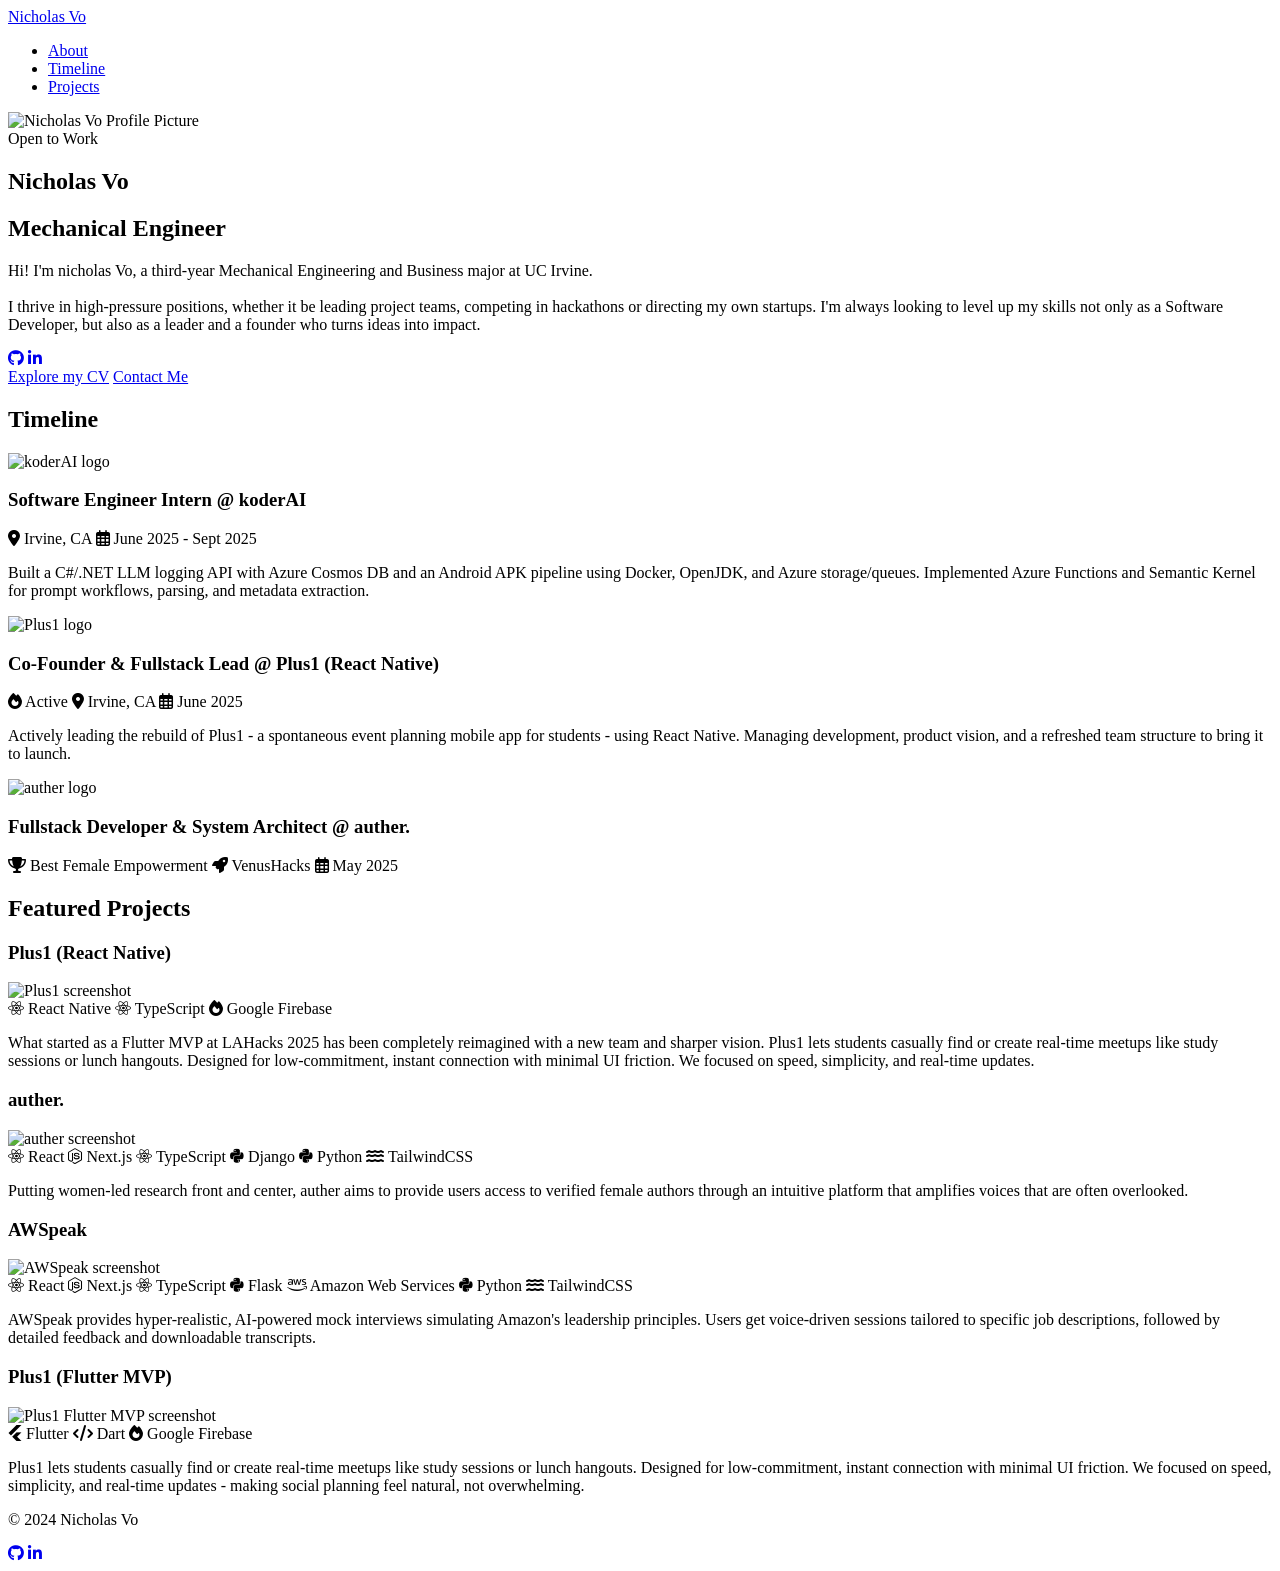
==== index.html @ e7b5ecca "Update portfolio from Ethan Vo to Nicholas Vo" ====
<!DOCTYPE html>
<html lang="en">
<head>
    <meta charset="UTF-8">
    <meta name="viewport" content="width=device-width, initial-scale=1.0">
    <title>Nicholas Vo | Fullstack Engineer Portfolio</title>
    
    <link rel="stylesheet" href="style.css">
    
    <link rel="preconnect" href="https://fonts.googleapis.com">
    <link rel="preconnect" href="https://fonts.gstatic.com" crossorigin>
    <link href="https://fonts.googleapis.com/css2?family=Roboto:wght@300;400;500;700&display=swap" rel="stylesheet">
    
    <script src="https://kit.fontawesome.com/your-font-awesome-kit.js" crossorigin="anonymous"></script> 
    <link rel="stylesheet" href="https://cdnjs.cloudflare.com/ajax/libs/font-awesome/6.5.1/css/all.min.css">
</head>
<body>

    <header>
        <nav class="container">
            <a href="#" class="nav-logo">Nicholas Vo</a>
            <ul class="nav-links">
                <li><a href="#about">About</a></li>
                <li><a href="#timeline">Timeline</a></li>
                <li><a href="#projects">Projects</a></li>
            </ul>
        </nav>
    </header>

    <main class="container">

        <section id="about" class="hero">
            <div class="hero-left">
                <img src="pfp.jpg" alt="Nicholas Vo Profile Picture" class="profile-photo">
            </div>
            <div class="hero-right">
                <div class="badge-open">Open to Work</div>
                <h1 class="hero-name">Nicholas Vo</h1>
                <h2 class="hero-title"> Mechanical Engineer</h2>
                <p class="hero-bio">
                    Hi! I'm nicholas Vo, a third-year Mechanical Engineering and Business major at UC Irvine.
                    <br><br>
                    I thrive in high-pressure positions, whether it be leading project teams, competing in hackathons or directing my own startups. I'm always looking to level up my skills not only as a Software Developer, but also as a leader and a founder who turns ideas into impact.
                </p>
                
                <div class="social-links">
                    <a href="https://github.com/" target="_blank"><i class="fab fa-github"></i></a>
                    <a href="https://linkedin.com/" target="_blank"><i class="fab fa-linkedin-in"></i></a>
                </div>

                <div class="hero-buttons">
                    <a href="#" class="btn btn-primary">Explore my CV</a>
                    <a href="#" class="btn btn-secondary">Contact Me</a>
                </div>
            </div>
        </section>

        <section id="timeline" class="timeline-section">
            <h2 class="section-title">Timeline</h2>
            
            <div class="timeline-container">
                
                <div class="timeline-item">
                    <div class="timeline-icon-box">
                        <img src="koder-logo.png" alt="koderAI logo" class="timeline-icon">
                    </div>
                    <div class="timeline-card">
                        <h3>Software Engineer Intern @ koderAI</h3>
                        <div class="badge-row">
                            <span class="badge-small gray-badge"><i class="fas fa-map-marker-alt"></i> Irvine, CA</span>
                            <span class="badge-small gray-badge"><i class="far fa-calendar-alt"></i> June 2025 - Sept 2025</span>
                        </div>
                        <p>Built a C#/.NET LLM logging API with Azure Cosmos DB and an Android APK pipeline using Docker, OpenJDK, and Azure storage/queues. Implemented Azure Functions and Semantic Kernel for prompt workflows, parsing, and metadata extraction.</p>
                    </div>
                </div>

                <div class="timeline-item timeline-left">
                    <div class="timeline-icon-box">
                        <img src="plus1-logo.png" alt="Plus1 logo" class="timeline-icon">
                    </div>
                    <div class="timeline-card">
                        <h3>Co-Founder & Fullstack Lead @ Plus1 (React Native)</h3>
                        <div class="badge-row">
                            <span class="badge-small accent-badge"><i class="fas fa-fire"></i> Active</span>
                            <span class="badge-small gray-badge"><i class="fas fa-map-marker-alt"></i> Irvine, CA</span>
                            <span class="badge-small gray-badge"><i class="far fa-calendar-alt"></i> June 2025</span>
                        </div>
                        <p>Actively leading the rebuild of Plus1 - a spontaneous event planning mobile app for students - using React Native. Managing development, product vision, and a refreshed team structure to bring it to launch.</p>
                    </div>
                </div>

                <div class="timeline-item">
                    <div class="timeline-icon-box">
                        <img src="auther-logo.png" alt="auther logo" class="timeline-icon">
                    </div>
                    <div class="timeline-card">
                        <h3>Fullstack Developer & System Architect @ auther.</h3>
                        <div class="badge-row">
                            <span class="badge-small gray-badge"><i class="fas fa-trophy"></i> Best Female Empowerment</span>
                            <span class="badge-small gray-badge"><i class="fas fa-rocket"></i> VenusHacks</span>
                            <span class="badge-small gray-badge"><i class="far fa-calendar-alt"></i> May 2025</span>
                        </div>
                    </div>
                </div>

            </div>
        </section>

        <section id="projects" class="projects-section">
            <h2 class="section-title">Featured Projects</h2>
            
            <div class="projects-grid">

                <div class="project-card">
                    <h3 class="project-card-title">Plus1 (React Native)</h3>
                    <div class="project-image-placeholder">
                        <img src="plus1-screenshot.png" alt="Plus1 screenshot"> </div>
                    <div class="tech-tags">
                        <span class="tech-badge"><i class="fab fa-react"></i> React Native</span>
                        <span class="tech-badge"><i class="fab fa-react"></i> TypeScript</span>
                        <span class="tech-badge"><i class="fas fa-fire"></i> Google Firebase</span>
                    </div>
                    <p>What started as a Flutter MVP at LAHacks 2025 has been completely reimagined with a new team and sharper vision. Plus1 lets students casually find or create real-time meetups like study sessions or lunch hangouts. Designed for low-commitment, instant connection with minimal UI friction. We focused on speed, simplicity, and real-time updates.</p>
                </div>

                <div class="project-card">
                    <h3 class="project-card-title">auther.</h3>
                    <div class="project-image-placeholder">
                        <img src="auther-screenshot.png" alt="auther screenshot"> </div>
                    <div class="tech-tags">
                        <span class="tech-badge"><i class="fab fa-react"></i> React</span>
                        <span class="tech-badge"><i class="fab fa-node-js"></i> Next.js</span>
                        <span class="tech-badge"><i class="fab fa-react"></i> TypeScript</span>
                        <span class="tech-badge"><i class="fab fa-python"></i> Django</span>
                        <span class="tech-badge"><i class="fab fa-python"></i> Python</span>
                        <span class="tech-badge"><i class="fas fa-water"></i> TailwindCSS</span>
                    </div>
                    <p>Putting women-led research front and center, auther aims to provide users access to verified female authors through an intuitive platform that amplifies voices that are often overlooked.</p>
                </div>

                <div class="project-card card-tall">
                    <h3 class="project-card-title">AWSpeak</h3>
                    <div class="project-image-placeholder">
                        <img src="awspeak-screenshot.png" alt="AWSpeak screenshot"> </div>
                    <div class="tech-tags tech-grid">
                        <span class="tech-badge"><i class="fab fa-react"></i> React</span>
                        <span class="tech-badge"><i class="fab fa-node-js"></i> Next.js</span>
                        <span class="tech-badge"><i class="fab fa-react"></i> TypeScript</span>
                        <span class="tech-badge"><i class="fab fa-python"></i> Flask</span>
                        <span class="tech-badge"><i class="fab fa-aws"></i> Amazon Web Services</span>
                        <span class="tech-badge"><i class="fab fa-python"></i> Python</span>
                        <span class="tech-badge"><i class="fas fa-water"></i> TailwindCSS</span>
                    </div>
                    <p>AWSpeak provides hyper-realistic, AI-powered mock interviews simulating Amazon's leadership principles. Users get voice-driven sessions tailored to specific job descriptions, followed by detailed feedback and downloadable transcripts.</p>
                </div>

                <div class="project-card card-tall">
                    <h3 class="project-card-title">Plus1 (Flutter MVP)</h3>
                    <div class="project-image-placeholder placeholder-flutter">
                        <img src="plus1-flutter-screenshot.png" alt="Plus1 Flutter MVP screenshot"> </div>
                    <div class="tech-tags">
                        <span class="tech-badge"><i class="fab fa-flutter"></i> Flutter</span>
                        <span class="tech-badge"><i class="fas fa-code"></i> Dart</span>
                        <span class="tech-badge"><i class="fas fa-fire"></i> Google Firebase</span>
                    </div>
                    <p>Plus1 lets students casually find or create real-time meetups like study sessions or lunch hangouts. Designed for low-commitment, instant connection with minimal UI friction. We focused on speed, simplicity, and real-time updates - making social planning feel natural, not overwhelming.</p>
                </div>

            </div>
        </section>

    </main>

    <footer>
        <div class="container footer-content">
            <p>&copy; 2024 Nicholas Vo</p>
            <div class="social-links small">
                <a href="https://github.com/" target="_blank"><i class="fab fa-github"></i></a>
                <a href="https://linkedin.com/" target="_blank"><i class="fab fa-linkedin-in"></i></a>
            </div>
        </div>
    </footer>

</body>
</html>
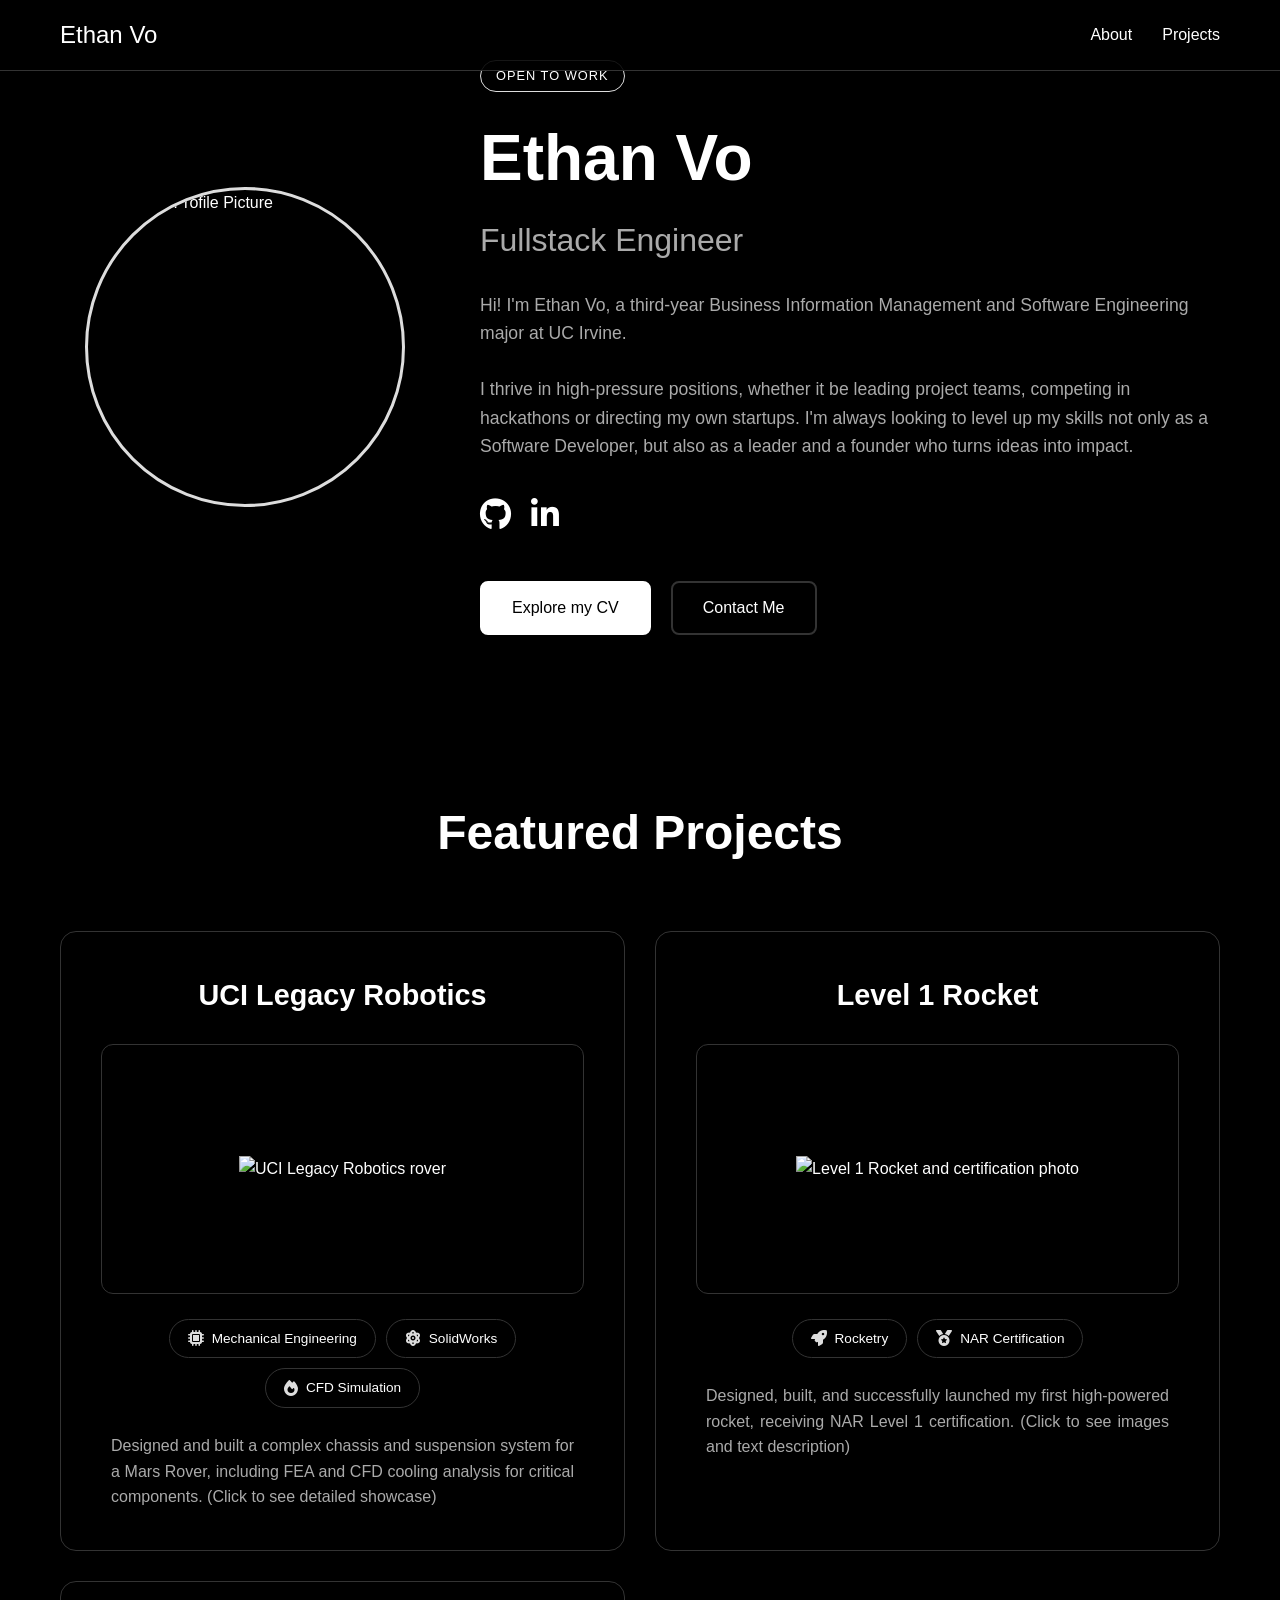
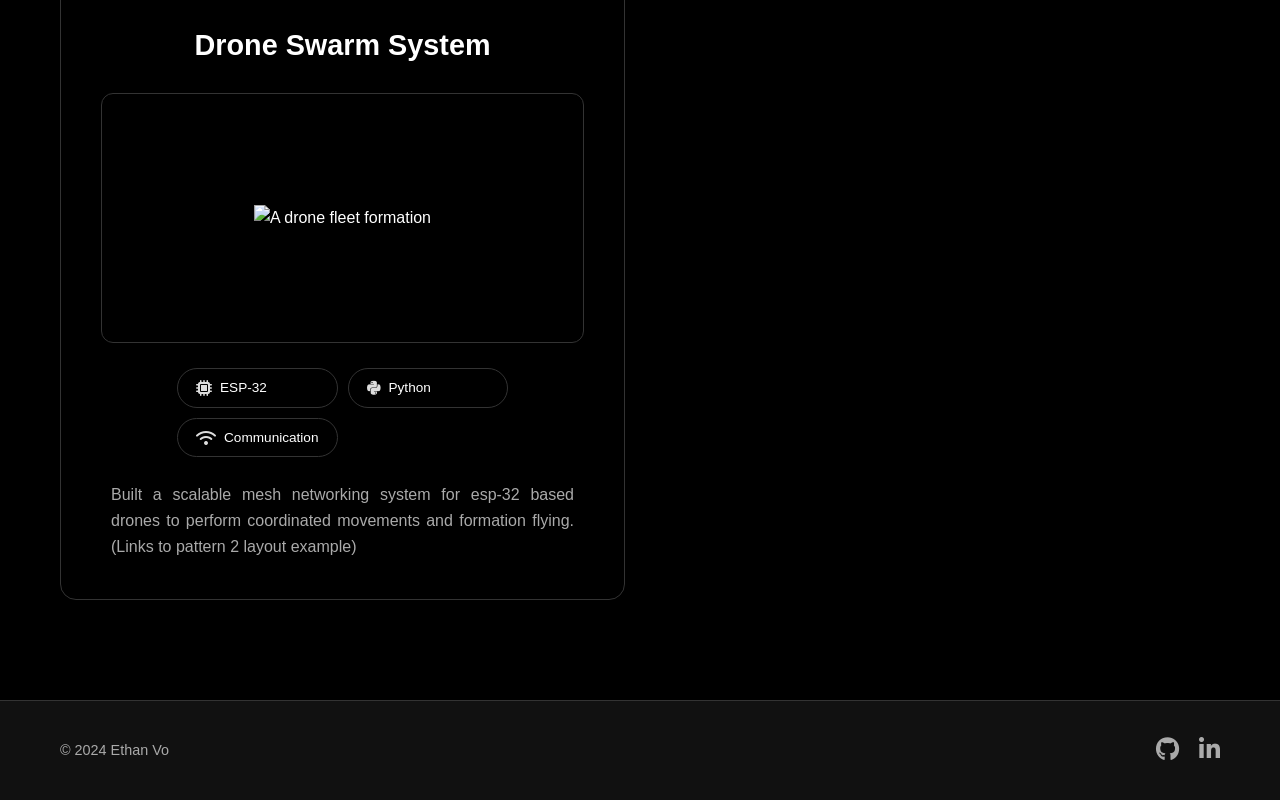
==== commit 400f0fa2: "Update portfolio details from Nicholas to Ethan Vo" ====
--- a/index.html
+++ b/index.html
@@ -1,9 +1,10 @@
+
 <!DOCTYPE html>
 <html lang="en">
 <head>
     <meta charset="UTF-8">
     <meta name="viewport" content="width=device-width, initial-scale=1.0">
-    <title>Nicholas Vo | Fullstack Engineer Portfolio</title>
+    <title>Ethan Vo | Fullstack Engineer Portfolio</title>
     
     <link rel="stylesheet" href="style.css">
     
@@ -11,18 +12,16 @@
     <link rel="preconnect" href="https://fonts.gstatic.com" crossorigin>
     <link href="https://fonts.googleapis.com/css2?family=Roboto:wght@300;400;500;700&display=swap" rel="stylesheet">
     
-    <script src="https://kit.fontawesome.com/your-font-awesome-kit.js" crossorigin="anonymous"></script> 
     <link rel="stylesheet" href="https://cdnjs.cloudflare.com/ajax/libs/font-awesome/6.5.1/css/all.min.css">
 </head>
 <body>
 
     <header>
         <nav class="container">
-            <a href="#" class="nav-logo">Nicholas Vo</a>
+            <a href="index.html" class="nav-logo">Ethan Vo</a>
             <ul class="nav-links">
-                <li><a href="#about">About</a></li>
-                <li><a href="#timeline">Timeline</a></li>
-                <li><a href="#projects">Projects</a></li>
+                <li><a href="index.html#about">About</a></li>
+                <li><a href="index.html#projects">Projects</a></li>
             </ul>
         </nav>
     </header>
@@ -31,14 +30,14 @@
 
         <section id="about" class="hero">
             <div class="hero-left">
-                <img src="pfp.jpg" alt="Nicholas Vo Profile Picture" class="profile-photo">
+                <img src="pfp.jpg" alt="Ethan Vo Profile Picture" class="profile-photo">
             </div>
             <div class="hero-right">
                 <div class="badge-open">Open to Work</div>
-                <h1 class="hero-name">Nicholas Vo</h1>
-                <h2 class="hero-title"> Mechanical Engineer</h2>
+                <h1 class="hero-name">Ethan Vo</h1>
+                <h2 class="hero-title">Fullstack Engineer</h2>
                 <p class="hero-bio">
-                    Hi! I'm nicholas Vo, a third-year Mechanical Engineering and Business major at UC Irvine.
+                    Hi! I'm Ethan Vo, a third-year Business Information Management and Software Engineering major at UC Irvine.
                     <br><br>
                     I thrive in high-pressure positions, whether it be leading project teams, competing in hackathons or directing my own startups. I'm always looking to level up my skills not only as a Software Developer, but also as a leader and a founder who turns ideas into impact.
                 </p>
@@ -55,116 +54,45 @@
             </div>
         </section>
 
-        <section id="timeline" class="timeline-section">
-            <h2 class="section-title">Timeline</h2>
-            
-            <div class="timeline-container">
-                
-                <div class="timeline-item">
-                    <div class="timeline-icon-box">
-                        <img src="koder-logo.png" alt="koderAI logo" class="timeline-icon">
-                    </div>
-                    <div class="timeline-card">
-                        <h3>Software Engineer Intern @ koderAI</h3>
-                        <div class="badge-row">
-                            <span class="badge-small gray-badge"><i class="fas fa-map-marker-alt"></i> Irvine, CA</span>
-                            <span class="badge-small gray-badge"><i class="far fa-calendar-alt"></i> June 2025 - Sept 2025</span>
-                        </div>
-                        <p>Built a C#/.NET LLM logging API with Azure Cosmos DB and an Android APK pipeline using Docker, OpenJDK, and Azure storage/queues. Implemented Azure Functions and Semantic Kernel for prompt workflows, parsing, and metadata extraction.</p>
-                    </div>
-                </div>
-
-                <div class="timeline-item timeline-left">
-                    <div class="timeline-icon-box">
-                        <img src="plus1-logo.png" alt="Plus1 logo" class="timeline-icon">
-                    </div>
-                    <div class="timeline-card">
-                        <h3>Co-Founder & Fullstack Lead @ Plus1 (React Native)</h3>
-                        <div class="badge-row">
-                            <span class="badge-small accent-badge"><i class="fas fa-fire"></i> Active</span>
-                            <span class="badge-small gray-badge"><i class="fas fa-map-marker-alt"></i> Irvine, CA</span>
-                            <span class="badge-small gray-badge"><i class="far fa-calendar-alt"></i> June 2025</span>
-                        </div>
-                        <p>Actively leading the rebuild of Plus1 - a spontaneous event planning mobile app for students - using React Native. Managing development, product vision, and a refreshed team structure to bring it to launch.</p>
-                    </div>
-                </div>
-
-                <div class="timeline-item">
-                    <div class="timeline-icon-box">
-                        <img src="auther-logo.png" alt="auther logo" class="timeline-icon">
-                    </div>
-                    <div class="timeline-card">
-                        <h3>Fullstack Developer & System Architect @ auther.</h3>
-                        <div class="badge-row">
-                            <span class="badge-small gray-badge"><i class="fas fa-trophy"></i> Best Female Empowerment</span>
-                            <span class="badge-small gray-badge"><i class="fas fa-rocket"></i> VenusHacks</span>
-                            <span class="badge-small gray-badge"><i class="far fa-calendar-alt"></i> May 2025</span>
-                        </div>
-                    </div>
-                </div>
-
-            </div>
-        </section>
-
         <section id="projects" class="projects-section">
             <h2 class="section-title">Featured Projects</h2>
             
             <div class="projects-grid">
 
-                <div class="project-card">
-                    <h3 class="project-card-title">Plus1 (React Native)</h3>
+                <a href="project1.html" class="project-card">
+                    <h3 class="project-card-title">UCI Legacy Robotics</h3>
                     <div class="project-image-placeholder">
-                        <img src="plus1-screenshot.png" alt="Plus1 screenshot"> </div>
+                        <img src="project1_main.png" alt="UCI Legacy Robotics rover"> </div>
                     <div class="tech-tags">
-                        <span class="tech-badge"><i class="fab fa-react"></i> React Native</span>
-                        <span class="tech-badge"><i class="fab fa-react"></i> TypeScript</span>
-                        <span class="tech-badge"><i class="fas fa-fire"></i> Google Firebase</span>
+                        <span class="tech-badge"><i class="fas fa-microchip"></i> Mechanical Engineering</span>
+                        <span class="tech-badge"><i class="fas fa-atom"></i> SolidWorks</span>
+                        <span class="tech-badge"><i class="fas fa-fire"></i> CFD Simulation</span>
                     </div>
-                    <p>What started as a Flutter MVP at LAHacks 2025 has been completely reimagined with a new team and sharper vision. Plus1 lets students casually find or create real-time meetups like study sessions or lunch hangouts. Designed for low-commitment, instant connection with minimal UI friction. We focused on speed, simplicity, and real-time updates.</p>
-                </div>
+                    <p>Designed and built a complex chassis and suspension system for a Mars Rover, including FEA and CFD cooling analysis for critical components. (Click to see detailed showcase)</p>
+                </a>
 
-                <div class="project-card">
-                    <h3 class="project-card-title">auther.</h3>
+                <a href="project2.html" class="project-card">
+                    <h3 class="project-card-title">Level 1 Rocket</h3>
                     <div class="project-image-placeholder">
-                        <img src="auther-screenshot.png" alt="auther screenshot"> </div>
+                        <img src="project2_main.png" alt="Level 1 Rocket and certification photo"> </div>
                     <div class="tech-tags">
-                        <span class="tech-badge"><i class="fab fa-react"></i> React</span>
-                        <span class="tech-badge"><i class="fab fa-node-js"></i> Next.js</span>
-                        <span class="tech-badge"><i class="fab fa-react"></i> TypeScript</span>
-                        <span class="tech-badge"><i class="fab fa-python"></i> Django</span>
+                        <span class="tech-badge"><i class="fas fa-rocket"></i> Rocketry</span>
+                        <span class="tech-badge"><i class="fas fa-medal"></i> NAR Certification</span>
+                    </div>
+                    <p>Designed, built, and successfully launched my first high-powered rocket, receiving NAR Level 1 certification. (Click to see images and text description)</p>
+                </a>
+
+                <a href="project2.html" class="project-card card-tall">
+                    <h3 class="project-card-title">Drone Swarm System</h3>
+                    <div class="project-image-placeholder card-3-placeholder">
+                        <img src="project3_main.png" alt="A drone fleet formation"> </div>
+                    <div class="tech-tags tech-grid">
+                        <span class="tech-badge"><i class="fas fa-microchip"></i> ESP-32</span>
                         <span class="tech-badge"><i class="fab fa-python"></i> Python</span>
-                        <span class="tech-badge"><i class="fas fa-water"></i> TailwindCSS</span>
+                        <span class="tech-badge"><i class="fas fa-wifi"></i> Communication</span>
                     </div>
-                    <p>Putting women-led research front and center, auther aims to provide users access to verified female authors through an intuitive platform that amplifies voices that are often overlooked.</p>
-                </div>
-
-                <div class="project-card card-tall">
-                    <h3 class="project-card-title">AWSpeak</h3>
-                    <div class="project-image-placeholder">
-                        <img src="awspeak-screenshot.png" alt="AWSpeak screenshot"> </div>
-                    <div class="tech-tags tech-grid">
-                        <span class="tech-badge"><i class="fab fa-react"></i> React</span>
-                        <span class="tech-badge"><i class="fab fa-node-js"></i> Next.js</span>
-                        <span class="tech-badge"><i class="fab fa-react"></i> TypeScript</span>
-                        <span class="tech-badge"><i class="fab fa-python"></i> Flask</span>
-                        <span class="tech-badge"><i class="fab fa-aws"></i> Amazon Web Services</span>
-                        <span class="tech-badge"><i class="fab fa-python"></i> Python</span>
-                        <span class="tech-badge"><i class="fas fa-water"></i> TailwindCSS</span>
-                    </div>
-                    <p>AWSpeak provides hyper-realistic, AI-powered mock interviews simulating Amazon's leadership principles. Users get voice-driven sessions tailored to specific job descriptions, followed by detailed feedback and downloadable transcripts.</p>
-                </div>
-
-                <div class="project-card card-tall">
-                    <h3 class="project-card-title">Plus1 (Flutter MVP)</h3>
-                    <div class="project-image-placeholder placeholder-flutter">
-                        <img src="plus1-flutter-screenshot.png" alt="Plus1 Flutter MVP screenshot"> </div>
-                    <div class="tech-tags">
-                        <span class="tech-badge"><i class="fab fa-flutter"></i> Flutter</span>
-                        <span class="tech-badge"><i class="fas fa-code"></i> Dart</span>
-                        <span class="tech-badge"><i class="fas fa-fire"></i> Google Firebase</span>
-                    </div>
-                    <p>Plus1 lets students casually find or create real-time meetups like study sessions or lunch hangouts. Designed for low-commitment, instant connection with minimal UI friction. We focused on speed, simplicity, and real-time updates - making social planning feel natural, not overwhelming.</p>
-                </div>
+                    <p>Built a scalable mesh networking system for esp-32 based drones to perform coordinated movements and formation flying. (Links to pattern 2 layout example)</p>
+                </a>
 
             </div>
         </section>
@@ -173,7 +101,7 @@
 
     <footer>
         <div class="container footer-content">
-            <p>&copy; 2024 Nicholas Vo</p>
+            <p>&copy; 2024 Ethan Vo</p>
             <div class="social-links small">
                 <a href="https://github.com/" target="_blank"><i class="fab fa-github"></i></a>
                 <a href="https://linkedin.com/" target="_blank"><i class="fab fa-linkedin-in"></i></a>
--- a/style.css
+++ b/style.css
@@ -0,0 +1,568 @@
+/* --- Global Styles --- */
+:root {
+    --bg-color: #000000; /* Main black background */
+    --card-bg: #111111;  /* Dark gray for cards */
+    --text-primary: #ffffff; /* Main white text */
+    --text-secondary: #aaaaaa; /* Medium gray text */
+    --border-color: #333333; /* Dark gray for subtle borders */
+    --accent-gray: #dddddd; /* Very light gray for prominent elements */
+}
+
+* {
+    box-sizing: border-box;
+    margin: 0;
+    padding: 0;
+}
+
+body {
+    background-color: var(--bg-color);
+    color: var(--text-primary);
+    font-family: 'Roboto', sans-serif;
+    line-height: 1.6;
+    overflow-x: hidden; /* Prevent horizontal scroll */
+}
+
+.container {
+    max-width: 1200px;
+    margin: 0 auto;
+    padding: 0 20px;
+}
+
+a {
+    text-decoration: none;
+    color: inherit;
+    transition: color 0.2s ease;
+}
+
+ul {
+    list-style: none;
+}
+
+h1, h2, h3 {
+    font-weight: 700;
+}
+
+/* --- Section Headings --- */
+.section-title {
+    text-align: center;
+    font-size: 3rem;
+    margin-bottom: 60px;
+    color: var(--text-primary);
+}
+
+/* --- Navigation Header --- */
+header {
+    background-color: rgba(0, 0, 0, 0.9); /* Slightly transparent */
+    position: fixed;
+    top: 0;
+    width: 100%;
+    z-index: 1000;
+    border-bottom: 1px solid var(--border-color);
+}
+
+nav {
+    display: flex;
+    justify-content: space-between;
+    align-items: center;
+    height: 70px;
+}
+
+.nav-logo {
+    font-size: 1.5rem;
+    font-weight: 500;
+    color: var(--text-primary);
+}
+
+.nav-links {
+    display: flex;
+    gap: 30px;
+}
+
+.nav-links a:hover {
+    color: var(--text-secondary);
+}
+
+/* Add padding to the top of main to prevent header overlap */
+main {
+    padding-top: 100px;
+}
+
+/* --- Hero Section --- */
+.hero {
+    display: flex;
+    align-items: center;
+    gap: 50px;
+    margin-bottom: 100px;
+    padding: 60px 0;
+}
+
+.hero-left {
+    flex: 1;
+    display: flex;
+    justify-content: center;
+}
+
+.profile-photo {
+    width: 320px;
+    height: 320px;
+    border-radius: 50%;
+    object-fit: cover;
+    border: 3px solid var(--accent-gray); /* Subtle light gray border */
+}
+
+.hero-right {
+    flex: 2;
+}
+
+.badge-open {
+    display: inline-block;
+    padding: 5px 15px;
+    background-color: transparent;
+    border: 1px solid var(--accent-gray);
+    color: var(--text-primary);
+    border-radius: 20px;
+    font-size: 0.8rem;
+    text-transform: uppercase;
+    letter-spacing: 1px;
+    margin-bottom: 15px;
+}
+
+.hero-name {
+    font-size: 4rem;
+    margin-bottom: 5px;
+}
+
+.hero-title {
+    font-size: 2rem;
+    font-weight: 400;
+    color: var(--text-secondary);
+    margin-bottom: 25px;
+}
+
+.hero-bio {
+    font-size: 1.1rem;
+    color: var(--text-secondary);
+    margin-bottom: 30px;
+}
+
+.social-links {
+    display: flex;
+    gap: 20px;
+    font-size: 2rem;
+    margin-bottom: 40px;
+}
+
+.social-links a:hover {
+    color: var(--text-secondary);
+}
+
+.hero-buttons {
+    display: flex;
+    gap: 20px;
+}
+
+.btn {
+    display: inline-block;
+    padding: 12px 30px;
+    border-radius: 8px;
+    font-weight: 500;
+    font-size: 1rem;
+    text-align: center;
+    cursor: pointer;
+    transition: all 0.2s ease;
+}
+
+.btn-primary {
+    background-color: var(--text-primary); /* White fill */
+    color: var(--bg-color); /* Black text */
+    border: 2px solid var(--text-primary);
+}
+
+.btn-primary:hover {
+    background-color: var(--text-secondary);
+    border-color: var(--text-secondary);
+}
+
+.btn-secondary {
+    background-color: transparent;
+    border: 2px solid var(--border-color);
+    color: var(--text-primary);
+}
+
+.btn-secondary:hover {
+    background-color: var(--card-bg);
+}
+
+/* --- Timeline Section --- */
+.timeline-section {
+    margin-bottom: 120px;
+}
+
+.timeline-container {
+    position: relative;
+    max-width: 900px;
+    margin: 0 auto;
+}
+
+/* The vertical line in the center */
+.timeline-container::after {
+    content: '';
+    position: absolute;
+    width: 2px;
+    background-color: var(--text-primary); /* White center line */
+    top: 0;
+    bottom: 0;
+    left: 50%;
+    margin-left: -1px;
+    z-index: 1;
+}
+
+/* Individual timeline item container */
+.timeline-item {
+    position: relative;
+    width: 50%;
+    padding: 10px 40px;
+    left: 50%; /* Position all cards on the right by default */
+}
+
+/* Item pointing to the left */
+.timeline-item.timeline-left {
+    left: 0;
+}
+
+/* The white box/icon on the center line */
+.timeline-icon-box {
+    position: absolute;
+    width: 44px;
+    height: 44px;
+    background-color: #000;
+    border: 2px solid var(--text-primary);
+    border-radius: 8px;
+    display: flex;
+    justify-content: center;
+    align-items: center;
+    left: -22px; /* Center horizontally over the line */
+    top: 20px;
+    z-index: 10;
+}
+
+/* Item on the left has its icon box position adjusted */
+.timeline-item.timeline-left .timeline-icon-box {
+    left: auto;
+    right: -22px;
+}
+
+.timeline-icon {
+    width: 24px;
+    height: 24px;
+}
+
+/* The actual card/content */
+.timeline-card {
+    background-color: var(--card-bg);
+    padding: 20px 30px;
+    border-radius: 12px;
+    border: 1px solid var(--border-color);
+    position: relative;
+    z-index: 5;
+}
+
+/* Add triangles to card edges */
+.timeline-item::before {
+    content: '';
+    position: absolute;
+    top: 30px;
+    width: 0;
+    height: 0;
+    border-style: solid;
+    z-index: 6;
+}
+
+/* Triangle for cards on the right */
+.timeline-item:not(.timeline-left)::before {
+    left: 30px;
+    border-width: 10px 10px 10px 0;
+    border-color: transparent var(--card-bg) transparent transparent;
+}
+
+/* Triangle for cards on the left */
+.timeline-item.timeline-left::before {
+    right: 30px;
+    border-width: 10px 0 10px 10px;
+    border-color: transparent transparent transparent var(--card-bg);
+}
+
+.timeline-card h3 {
+    font-size: 1.2rem;
+    margin-bottom: 10px;
+}
+
+.badge-row {
+    display: flex;
+    gap: 10px;
+    flex-wrap: wrap;
+    margin-bottom: 15px;
+}
+
+.badge-small {
+    padding: 5px 12px;
+    font-size: 0.8rem;
+    border-radius: 20px;
+    display: inline-flex;
+    align-items: center;
+    gap: 6px;
+}
+
+.gray-badge {
+    background-color: var(--border-color);
+    color: var(--text-primary);
+}
+
+/* Example: Map the colors to monochromatic equivalents */
+.accent-badge {
+    background-color: var(--accent-gray);
+    color: var(--bg-color);
+    font-weight: 500;
+}
+
+.timeline-card p {
+    font-size: 0.95rem;
+    color: var(--text-secondary);
+}
+
+/* --- Projects Section --- */
+.projects-section {
+    margin-bottom: 100px;
+}
+
+.projects-grid {
+    display: grid;
+    grid-template-columns: repeat(2, 1fr);
+    gap: 30px;
+}
+
+.project-card {
+    background-color: transparent;
+    border: 1px solid var(--border-color);
+    border-radius: 16px;
+    padding: 40px;
+    display: flex;
+    flex-direction: column;
+    align-items: center;
+    text-align: center;
+    transition: transform 0.2s ease, border-color 0.2s ease;
+}
+
+.project-card:hover {
+    transform: translateY(-5px);
+    border-color: var(--accent-gray);
+}
+
+/* Optional: Make some cards taller/span 2 columns if needed */
+.card-tall {
+    /* Grid placement isn't necessary with simple columns, but for complex layout you'd use grid-column-span: 2; */
+}
+
+.project-card-title {
+    font-size: 1.8rem;
+    margin-bottom: 25px;
+}
+
+.project-image-placeholder {
+    width: 100%;
+    height: 250px;
+    background-color: #000;
+    border-radius: 12px;
+    border: 1px solid var(--border-color);
+    overflow: hidden;
+    margin-bottom: 25px;
+    display: flex;
+    justify-content: center;
+    align-items: center;
+}
+
+.project-image-placeholder img {
+    max-width: 100%;
+    max-height: 100%;
+    object-fit: contain;
+}
+
+.placeholder-flutter {
+    /* You could add a simple gradient background placeholder here if no images are ready */
+}
+
+.tech-tags {
+    display: flex;
+    flex-wrap: wrap;
+    gap: 10px;
+    justify-content: center;
+    margin-bottom: 25px;
+    width: 100%;
+}
+
+.tech-grid {
+    display: grid;
+    grid-template-columns: repeat(2, 1fr);
+    width: auto;
+}
+
+.tech-badge {
+    padding: 8px 18px;
+    font-size: 0.85rem;
+    background-color: transparent;
+    border: 1px solid var(--border-color);
+    color: var(--text-primary);
+    border-radius: 20px;
+    display: inline-flex;
+    align-items: center;
+    gap: 8px;
+}
+
+.tech-badge:hover {
+    background-color: var(--card-bg);
+}
+
+.tech-badge i {
+    font-size: 1rem;
+    color: var(--accent-gray); /* Icons get the lighter accent gray */
+}
+
+.project-card p {
+    font-size: 1rem;
+    color: var(--text-secondary);
+    text-align: justify;
+    padding: 0 10px;
+}
+
+/* --- Footer --- */
+footer {
+    background-color: var(--card-bg);
+    padding: 30px 0;
+    border-top: 1px solid var(--border-color);
+    margin-top: 60px;
+}
+
+.footer-content {
+    display: flex;
+    justify-content: space-between;
+    align-items: center;
+    color: var(--text-secondary);
+}
+
+.footer-content p {
+    font-size: 0.9rem;
+}
+
+.social-links.small {
+    font-size: 1.5rem;
+    margin-bottom: 0;
+}
+
+/* --- Responsive Media Queries --- */
+
+/* For smaller tablets/desktops (approx <1024px) */
+@media (max-width: 1024px) {
+    .profile-photo {
+        width: 260px;
+        height: 260px;
+    }
+    .hero-name {
+        font-size: 3.5rem;
+    }
+}
+
+/* For larger mobile screens/tablets (approx <768px) */
+@media (max-width: 768px) {
+    .hero {
+        flex-direction: column;
+        text-align: center;
+        padding: 40px 0;
+    }
+    .hero-right {
+        order: 2; /* Reverse stack order: image top, text below */
+    }
+    .hero-left {
+        order: 1;
+        margin-bottom: 30px;
+    }
+    
+    .social-links, .hero-buttons, .tech-tags {
+        justify-content: center;
+    }
+
+    .projects-grid {
+        grid-template-columns: 1fr; /* Stack projects vertically */
+    }
+
+    /* Adjust the timeline to stack centrally on mobile */
+    .timeline-container::after {
+        left: 31px; /* Move the vertical line to the left */
+    }
+
+    .timeline-item {
+        width: 100%;
+        left: 0;
+        padding-left: 70px; /* Make space for line + icon */
+        padding-right: 20px;
+    }
+    
+    .timeline-item.timeline-left {
+        left: 0; /* Align left ones to the new central position */
+    }
+
+    .timeline-icon-box {
+        left: 10px; /* New icon position on mobile */
+    }
+    
+    .timeline-item.timeline-left .timeline-icon-box {
+        right: auto;
+        left: 10px;
+    }
+
+    /* Change triangle style for stacked timeline */
+    .timeline-item::before {
+        left: 60px;
+        border-width: 10px 10px 10px 0;
+        border-color: transparent var(--card-bg) transparent transparent;
+    }
+    
+    .timeline-item.timeline-left::before {
+        right: auto;
+        left: 60px;
+        border-width: 10px 10px 10px 0;
+        border-color: transparent var(--card-bg) transparent transparent;
+    }
+
+    .footer-content {
+        flex-direction: column;
+        gap: 15px;
+        text-align: center;
+    }
+}
+
+/* For small phones (approx <480px) */
+@media (max-width: 480px) {
+    .hero-name {
+        font-size: 2.8rem;
+    }
+    .hero-title {
+        font-size: 1.5rem;
+    }
+    .hero-buttons {
+        flex-direction: column;
+        width: 100%;
+        gap: 10px;
+    }
+    .btn {
+        width: 100%;
+    }
+    .project-card {
+        padding: 25px;
+    }
+    .project-card-title {
+        font-size: 1.5rem;
+    }
+    .timeline-card h3 {
+        font-size: 1.1rem;
+    }
+}
